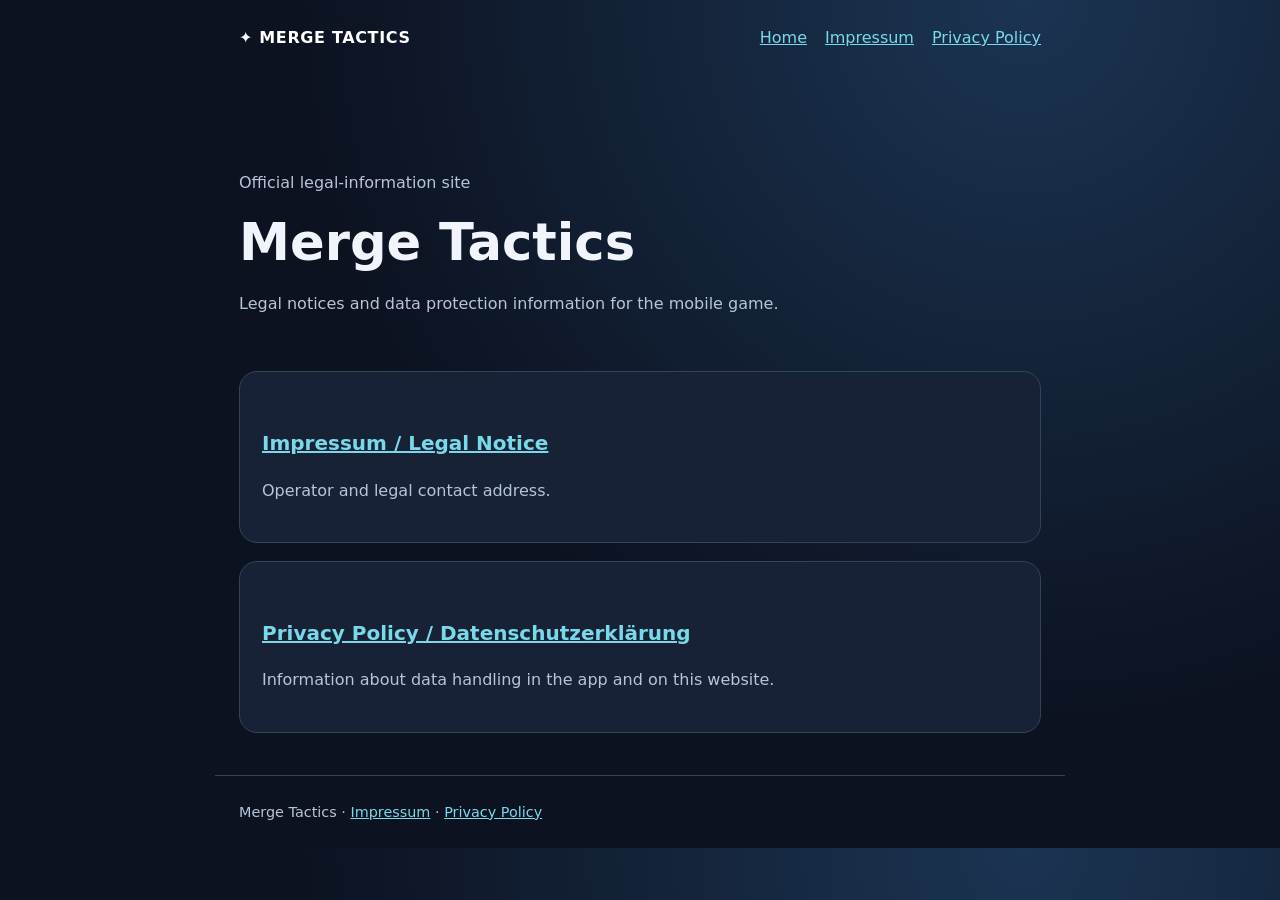
==== merge-tactics-legal/index.html @ bf683f6a "Serve the legal pages at their established paths and publish app-ads.txt at the domain root" ====
<!doctype html><html lang="en"><head><meta charset="utf-8"><meta name="viewport" content="width=device-width,initial-scale=1"><title>Legal information | Merge Tactics</title><link rel="stylesheet" href="style.css"></head><body><header><a class="brand" href="index.html">✦ MERGE TACTICS</a><nav aria-label="Main navigation"><a href="index.html">Home</a><a href="impressum.html">Impressum</a><a href="privacy.html">Privacy Policy</a></nav></header><main><section class="hero"><p>Official legal-information site</p><h1>Merge Tactics</h1><p>Legal notices and data protection information for the mobile game.</p></section><section class="panel"><h2><a href="impressum.html">Impressum / Legal Notice</a></h2><p>Operator and legal contact address.</p></section><section class="panel"><h2><a href="privacy.html">Privacy Policy / Datenschutzerklärung</a></h2><p>Information about data handling in the app and on this website.</p></section></main><footer>Merge Tactics · <a href="impressum.html">Impressum</a> · <a href="privacy.html">Privacy Policy</a></footer></body></html>
---- merge-tactics-legal/style.css ----
:root{color-scheme:dark;--bg:#0c1220;--panel:#172237;--text:#f1f5fb;--muted:#b7c5d8;--accent:#79d9e8}*{box-sizing:border-box}body{margin:0;background:radial-gradient(circle at 80% 0,#1b3452,var(--bg) 55%);font:16px/1.7 system-ui,-apple-system,Segoe UI,sans-serif;color:var(--text)}main,header,footer{max-width:850px;margin:auto;padding:24px}header{display:flex;justify-content:space-between;align-items:center;gap:15px;flex-wrap:wrap}nav{display:flex;gap:18px;flex-wrap:wrap}a{color:var(--accent)}.brand{font-weight:800;letter-spacing:.04em;color:white;text-decoration:none}.hero{padding:54px 0 20px}h1{font-size:clamp(2rem,5vw,3.2rem);line-height:1.2;margin:.25em 0}h2{font-size:1.25rem;margin-top:2rem}p,li{color:var(--muted)}.panel{background:var(--panel);border:1px solid #32445c;border-radius:18px;padding:22px;margin:18px 0}.notice{border-left:4px solid #ffcc70;background:#352d24;padding:14px 18px;border-radius:6px;color:#ffe3b2}footer{border-top:1px solid #32445c;color:var(--muted);font-size:.9rem}address{font-style:normal;white-space:pre-line}code{overflow-wrap:anywhere}
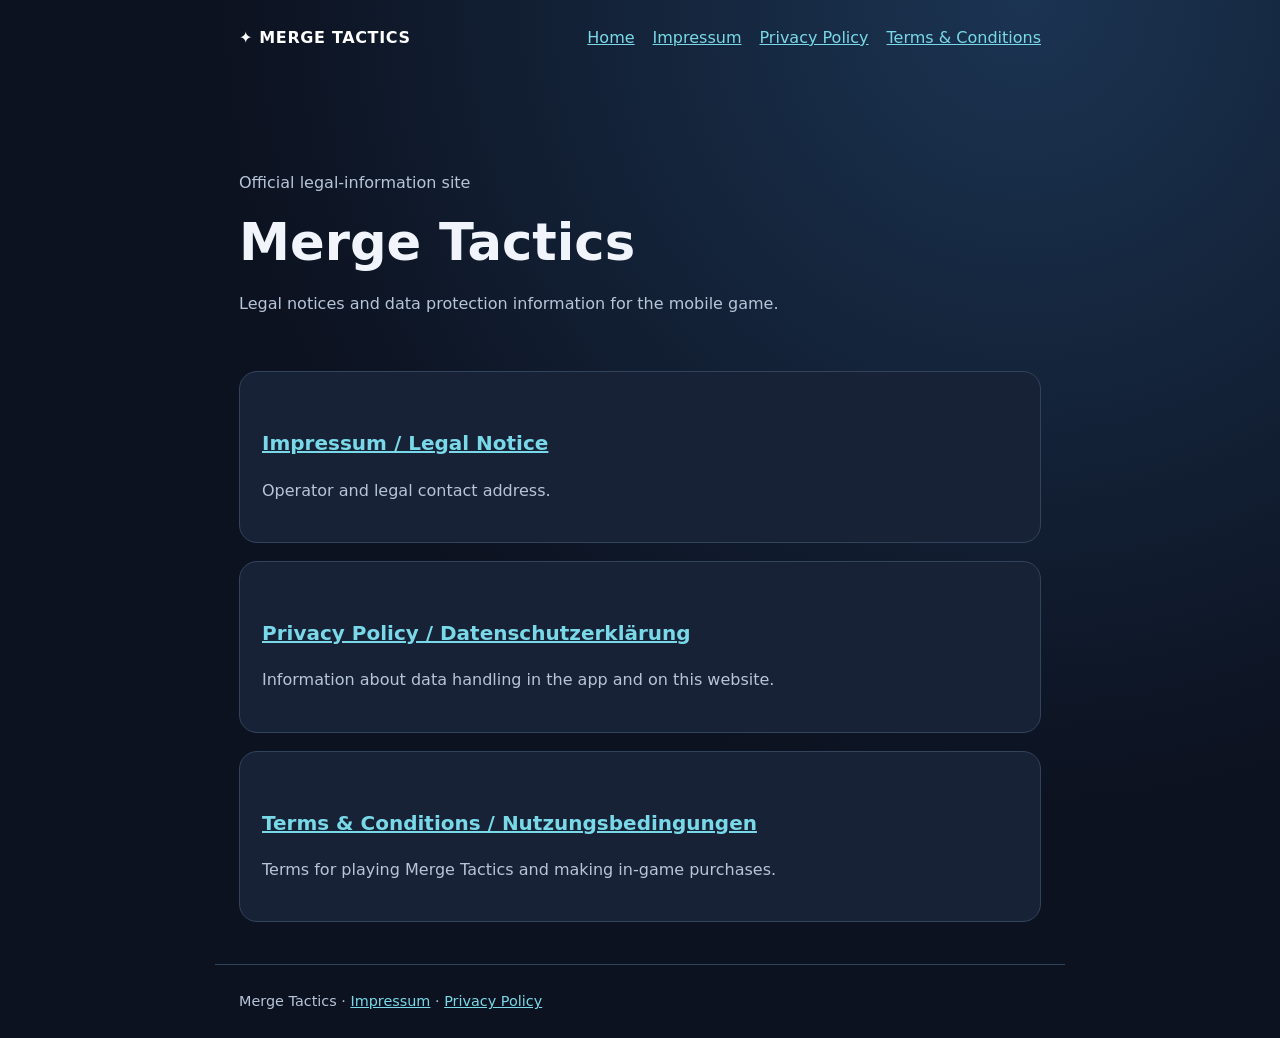
==== commit f7d09e69: "Add English and German terms for Merge Tactics" ====
--- a/merge-tactics-legal/index.html
+++ b/merge-tactics-legal/index.html
@@ -1 +1 @@
-<!doctype html><html lang="en"><head><meta charset="utf-8"><meta name="viewport" content="width=device-width,initial-scale=1"><title>Legal information | Merge Tactics</title><link rel="stylesheet" href="style.css"></head><body><header><a class="brand" href="index.html">✦ MERGE TACTICS</a><nav aria-label="Main navigation"><a href="index.html">Home</a><a href="impressum.html">Impressum</a><a href="privacy.html">Privacy Policy</a></nav></header><main><section class="hero"><p>Official legal-information site</p><h1>Merge Tactics</h1><p>Legal notices and data protection information for the mobile game.</p></section><section class="panel"><h2><a href="impressum.html">Impressum / Legal Notice</a></h2><p>Operator and legal contact address.</p></section><section class="panel"><h2><a href="privacy.html">Privacy Policy / Datenschutzerklärung</a></h2><p>Information about data handling in the app and on this website.</p></section></main><footer>Merge Tactics · <a href="impressum.html">Impressum</a> · <a href="privacy.html">Privacy Policy</a></footer></body></html>+<!doctype html><html lang="en"><head><meta charset="utf-8"><meta name="viewport" content="width=device-width,initial-scale=1"><title>Legal information | Merge Tactics</title><link rel="stylesheet" href="style.css"></head><body><header><a class="brand" href="index.html">✦ MERGE TACTICS</a><nav aria-label="Main navigation"><a href="index.html">Home</a><a href="impressum.html">Impressum</a><a href="privacy.html">Privacy Policy</a><a href="terms.html">Terms &amp; Conditions</a></nav></header><main><section class="hero"><p>Official legal-information site</p><h1>Merge Tactics</h1><p>Legal notices and data protection information for the mobile game.</p></section><section class="panel"><h2><a href="impressum.html">Impressum / Legal Notice</a></h2><p>Operator and legal contact address.</p></section><section class="panel"><h2><a href="privacy.html">Privacy Policy / Datenschutzerklärung</a></h2><p>Information about data handling in the app and on this website.</p></section><section class="panel"><h2><a href="terms.html">Terms &amp; Conditions / Nutzungsbedingungen</a></h2><p>Terms for playing Merge Tactics and making in-game purchases.</p></section></main><footer>Merge Tactics · <a href="impressum.html">Impressum</a> · <a href="privacy.html">Privacy Policy</a></footer></body></html>
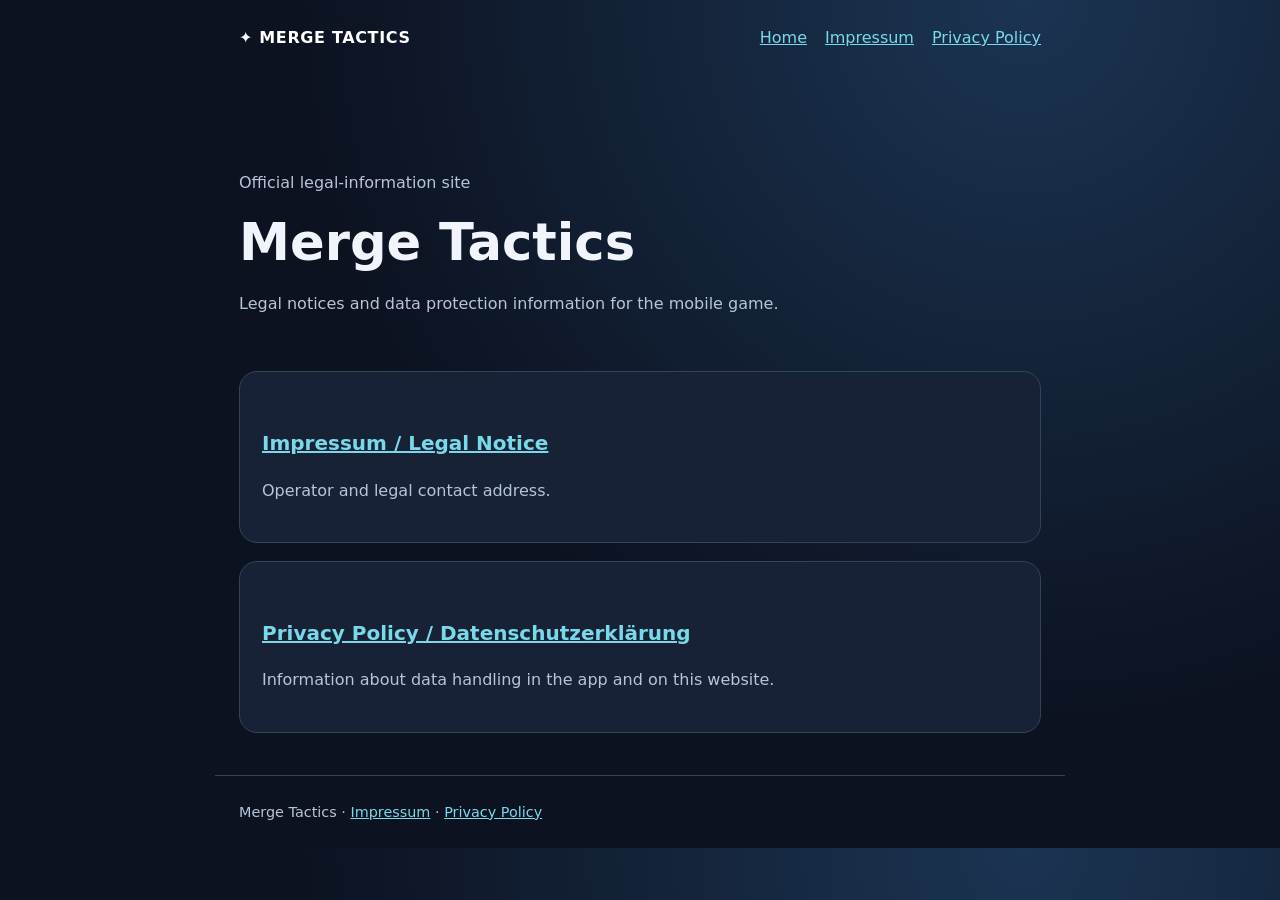
==== commit df4a20d6: "Revert "Merge pull request #1 from Vingator/merge-tactics-terms-v1" This reverts commit a6eb7f3e8a74" ====
--- a/merge-tactics-legal/index.html
+++ b/merge-tactics-legal/index.html
@@ -1 +1 @@
-<!doctype html><html lang="en"><head><meta charset="utf-8"><meta name="viewport" content="width=device-width,initial-scale=1"><title>Legal information | Merge Tactics</title><link rel="stylesheet" href="style.css"></head><body><header><a class="brand" href="index.html">✦ MERGE TACTICS</a><nav aria-label="Main navigation"><a href="index.html">Home</a><a href="impressum.html">Impressum</a><a href="privacy.html">Privacy Policy</a><a href="terms.html">Terms &amp; Conditions</a></nav></header><main><section class="hero"><p>Official legal-information site</p><h1>Merge Tactics</h1><p>Legal notices and data protection information for the mobile game.</p></section><section class="panel"><h2><a href="impressum.html">Impressum / Legal Notice</a></h2><p>Operator and legal contact address.</p></section><section class="panel"><h2><a href="privacy.html">Privacy Policy / Datenschutzerklärung</a></h2><p>Information about data handling in the app and on this website.</p></section><section class="panel"><h2><a href="terms.html">Terms &amp; Conditions / Nutzungsbedingungen</a></h2><p>Terms for playing Merge Tactics and making in-game purchases.</p></section></main><footer>Merge Tactics · <a href="impressum.html">Impressum</a> · <a href="privacy.html">Privacy Policy</a></footer></body></html>+<!doctype html><html lang="en"><head><meta charset="utf-8"><meta name="viewport" content="width=device-width,initial-scale=1"><title>Legal information | Merge Tactics</title><link rel="stylesheet" href="style.css"></head><body><header><a class="brand" href="index.html">✦ MERGE TACTICS</a><nav aria-label="Main navigation"><a href="index.html">Home</a><a href="impressum.html">Impressum</a><a href="privacy.html">Privacy Policy</a></nav></header><main><section class="hero"><p>Official legal-information site</p><h1>Merge Tactics</h1><p>Legal notices and data protection information for the mobile game.</p></section><section class="panel"><h2><a href="impressum.html">Impressum / Legal Notice</a></h2><p>Operator and legal contact address.</p></section><section class="panel"><h2><a href="privacy.html">Privacy Policy / Datenschutzerklärung</a></h2><p>Information about data handling in the app and on this website.</p></section></main><footer>Merge Tactics · <a href="impressum.html">Impressum</a> · <a href="privacy.html">Privacy Policy</a></footer></body></html>
